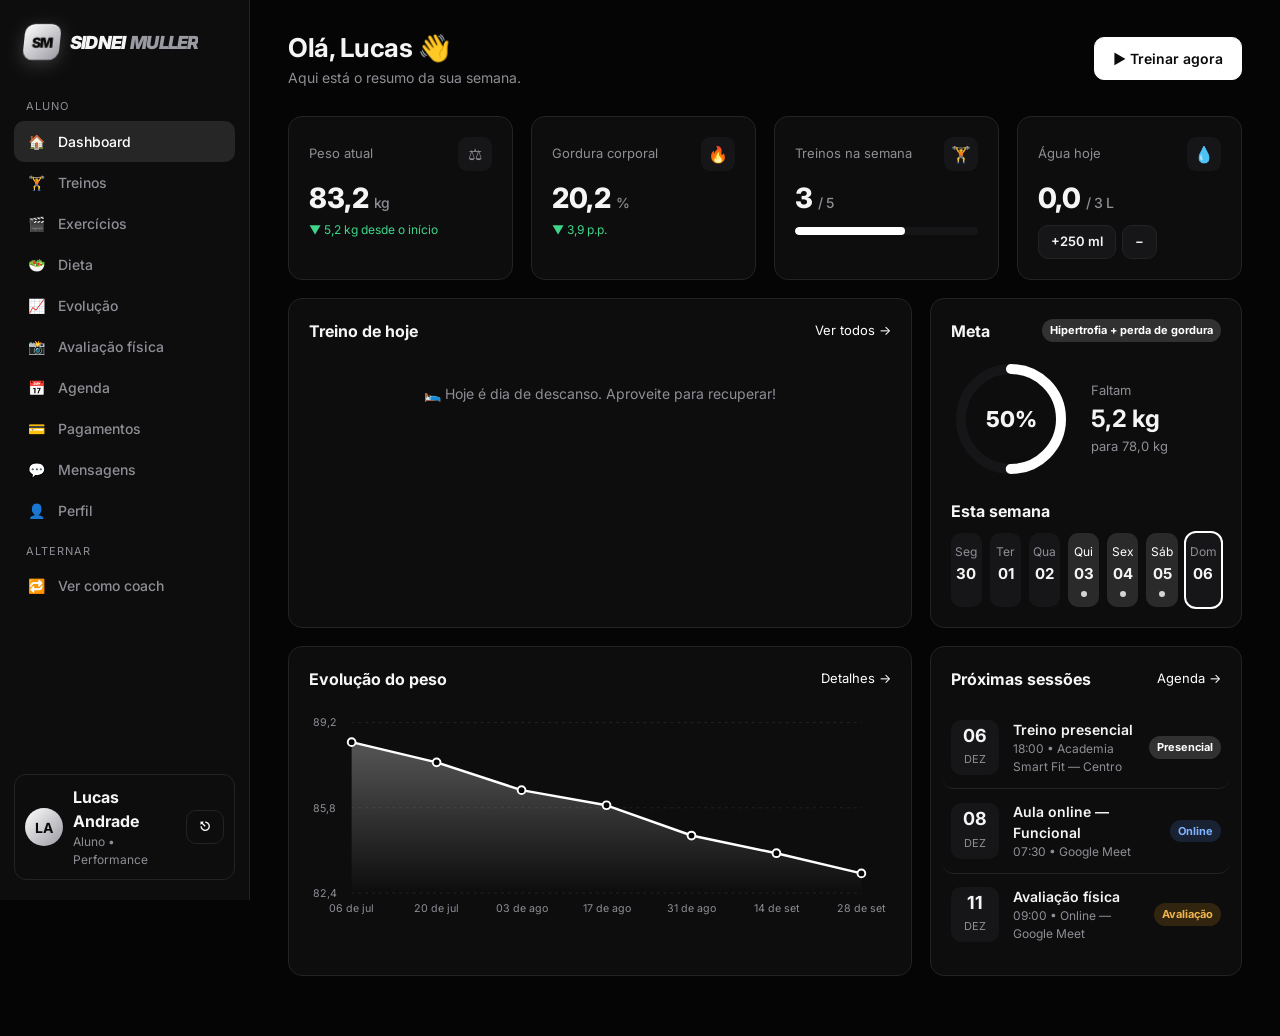
==== app.html @ 7ab68162 "Expand the coach's Financeiro - Six KPIs: received this month, receivable, overdue with delinquency " ====
<!DOCTYPE html>
<html lang="pt-br">
<head>
    <meta charset="UTF-8">
    <meta name="viewport" content="width=device-width, initial-scale=1.0">
    <meta name="theme-color" content="#050505">
    <link rel="icon" href="assets/logo.svg" type="image/svg+xml">
    <title>Sidnei Muller Coach — Painel</title>
    <link rel="preconnect" href="https://fonts.googleapis.com">
    <link href="https://fonts.googleapis.com/css2?family=Inter:wght@400;500;600;700;800;900&display=swap" rel="stylesheet">
    <link rel="stylesheet" href="css/style.css?v=202610061813">
</head>
<body>
    <div class="app">
        <aside class="sidebar" id="sidebar">
            <a href="index.html" class="logo"><span class="logo-mark" aria-hidden="true">SM</span><span class="logo-text">Sidnei<b>Muller</b><em>Coach</em></span></a>
            <nav id="side-nav"></nav>
            <div class="spacer"></div>
            <div class="user-chip">
                <div class="avatar" id="user-avatar"></div>
                <div style="min-width:0;flex:1">
                    <b id="user-name"></b>
                    <small id="user-role"></small>
                </div>
                <button class="btn btn-ghost btn-sm" id="logout" title="Sair">⎋</button>
            </div>
        </aside>

        <main class="main">
            <div class="topbar">
                <div style="display:flex;gap:12px;align-items:center">
                    <button class="btn btn-sm menu-toggle" id="menu-toggle">☰</button>
                    <div>
                        <h1 id="page-title"></h1>
                        <p id="page-sub"></p>
                    </div>
                </div>
                <div id="page-actions"></div>
            </div>
            <div id="view"></div>
        </main>
    </div>

    <div class="modal-backdrop" id="modal"></div>
    <div class="toast" id="toast"></div>

    <script src="js/config.js?v=202610061813"></script>
    <script src="js/data.js?v=202610061813"></script>
    <script src="js/app.js?v=202610061813"></script>
    <script src="js/backend.js?v=202610061813"></script>
    <script src="js/features/biblioteca.js?v=202610061813"></script>
    <script src="js/features/fichas.js?v=202610061813"></script>
    <script src="js/features/avaliacao.js?v=202610061813"></script>
    <script src="js/features/pagamentos.js?v=202610061813"></script>
    <script src="js/features/agenda.js?v=202610061813"></script>
    <script src="js/features/financeiro.js?v=202610061813"></script>
    <script src="js/features/chat.js?v=202610061813"></script>
</body>
</html>
---- css/style.css ----
:root {
    /* Paleta monocromática: preto profundo, branco e prata (identidade do Sidnei) */
    --bg: #050505;
    --surface: #0d0d0e;
    --surface-2: #161618;
    --border: #232325;
    --border-hover: #3a3a3e;
    --text: #f5f5f5;
    --muted: #8e8e95;
    --accent: #ffffff;
    --accent-hover: #d9d9dc;
    --accent-2: #9a9aa2;
    --accent-rgb: 255, 255, 255;
    --accent-ink: #0a0a0a;
    --blue: #7fb2ff;
    --orange: #f0b44c;
    --red: #ff5c6c;
    --green: #3fd58a;
    --radius: 14px;
    --shadow: 0 8px 28px rgba(0, 0, 0, .6);
}

* { box-sizing: border-box; margin: 0; padding: 0; }

html { scroll-behavior: smooth; }

body {
    font-family: "Inter", system-ui, -apple-system, "Segoe UI", Roboto, sans-serif;
    background: var(--bg);
    color: var(--text);
    line-height: 1.5;
    -webkit-font-smoothing: antialiased;
}

a { color: inherit; text-decoration: none; }
button, input, select, textarea { font: inherit; color: inherit; }
img { max-width: 100%; display: block; }

/* ---------- Botões / inputs ---------- */
.btn {
    display: inline-flex; align-items: center; justify-content: center; gap: 8px;
    padding: 10px 18px; border-radius: 10px; border: 1px solid var(--border);
    background: var(--surface-2); cursor: pointer; font-weight: 600; font-size: 14px;
    transition: transform .15s, background .15s, border-color .15s;
}
.btn:hover { border-color: var(--border-hover); }
.btn:active { transform: scale(.98); }
.btn-primary { background: var(--accent); color: var(--accent-ink); border-color: var(--accent); }
.btn-primary:hover { background: var(--accent-hover); border-color: var(--accent-hover); }
.btn-ghost { background: transparent; }
.btn-sm { padding: 6px 12px; font-size: 13px; }
.btn-block { width: 100%; }

.field { display: flex; flex-direction: column; gap: 6px; font-size: 13px; color: var(--muted); }
.input, select.input, textarea.input {
    background: var(--bg); border: 1px solid var(--border); border-radius: 10px;
    padding: 10px 12px; color: var(--text); outline: none; width: 100%;
}
.input:focus { border-color: var(--accent); }

/* ---------- Landing ---------- */
.nav {
    position: sticky; top: 0; z-index: 10;
    display: flex; align-items: center; justify-content: space-between;
    padding: 16px clamp(16px, 5vw, 64px);
    background: rgba(5, 5, 5, .85); backdrop-filter: blur(10px);
    border-bottom: 1px solid var(--border);
}
.logo { display: flex; align-items: center; gap: 10px; }
.logo-mark {
    width: 36px; height: 36px; border-radius: 10px; flex-shrink: 0;
    display: grid; place-items: center; color: var(--accent-ink); font-weight: 900; font-size: 14px; letter-spacing: -.5px;
    background: linear-gradient(135deg, var(--accent), var(--accent-2));
    box-shadow: 0 4px 18px rgba(var(--accent-rgb), .18), inset 0 1px 0 rgba(255, 255, 255, .6);
    transform: skewX(-6deg);
}
.logo-mark svg { width: 20px; height: 20px; fill: #fff; transform: skewX(6deg); }
.logo-text { font-weight: 900; font-size: 21px; letter-spacing: -.8px; text-transform: uppercase; font-style: italic; display: flex; align-items: center; }
.logo-text b { color: var(--accent-2); font-weight: 900; margin-left: 5px; }
.logo-text em {
    font-style: normal; font-size: 10px; font-weight: 800; letter-spacing: 1px; margin-left: 6px;
    padding: 2px 6px; border-radius: 6px; border: 1px solid rgba(var(--accent-rgb), .45); color: var(--accent);
}
.nav-links { display: flex; gap: 28px; color: var(--muted); font-size: 14px; }
.nav-links a:hover { color: var(--text); }

.hero-glow { background: radial-gradient(60% 50% at 75% 20%, rgba(var(--accent-rgb), .07), transparent 70%); }
.hero {
    display: grid; grid-template-columns: 1.1fr .9fr; gap: 48px; align-items: center;
    padding: 80px clamp(16px, 5vw, 64px) 64px; max-width: 1280px; margin: 0 auto;
}
.pill {
    display: inline-flex; gap: 8px; align-items: center; font-size: 13px; color: var(--accent);
    border: 1px solid rgba(var(--accent-rgb), .3); background: rgba(var(--accent-rgb), .08);
    padding: 6px 12px; border-radius: 999px; margin-bottom: 20px;
}
.hero h1 { font-size: clamp(36px, 5.5vw, 64px); line-height: 1.05; letter-spacing: -2px; font-weight: 800; }
.hero h1 em { font-style: italic; color: transparent; -webkit-text-stroke: 2px var(--text); padding-right: 4px; }
.hero p { color: var(--muted); font-size: 18px; margin: 20px 0 32px; max-width: 520px; }
.hero-actions { display: flex; gap: 12px; flex-wrap: wrap; }
.hero-stats { display: flex; gap: 36px; margin-top: 44px; flex-wrap: wrap; }
.hero-stats strong { display: block; font-size: 28px; }
.hero-stats span { color: var(--muted); font-size: 13px; }

.hero-card {
    background: linear-gradient(160deg, var(--surface-2), var(--surface));
    border: 1px solid var(--border); border-radius: 22px; padding: 24px; box-shadow: var(--shadow);
}
.hero-card .mini-row { display: flex; justify-content: space-between; align-items: center; padding: 12px 0; border-bottom: 1px solid var(--border); }
.hero-card .mini-row:last-child { border-bottom: 0; }

.section { padding: 72px clamp(16px, 5vw, 64px); max-width: 1280px; margin: 0 auto; }
.section-title { font-size: clamp(28px, 4vw, 40px); letter-spacing: -1px; margin-bottom: 12px; }
.section-sub { color: var(--muted); margin-bottom: 40px; max-width: 620px; }

.features { display: grid; grid-template-columns: repeat(3, 1fr); gap: 18px; }
.feature { background: var(--surface); border: 1px solid var(--border); border-radius: var(--radius); padding: 26px; }
.feature .ico { font-size: 26px; margin-bottom: 14px; }
.feature h3 { margin-bottom: 6px; font-size: 18px; }
.feature p { color: var(--muted); font-size: 14px; }

.plans { display: grid; grid-template-columns: repeat(3, 1fr); gap: 18px; }
.plan { background: var(--surface); border: 1px solid var(--border); border-radius: 18px; padding: 28px; display: flex; flex-direction: column; gap: 16px; }
.plan.featured { border-color: var(--accent); position: relative; }
.plan.featured::before {
    content: "Mais escolhido"; position: absolute; top: -12px; left: 24px;
    background: var(--accent); color: var(--accent-ink); font-size: 12px; font-weight: 700; padding: 3px 10px; border-radius: 999px;
}
.plan .price { font-size: 36px; font-weight: 800; }
.plan .price small { font-size: 14px; color: var(--muted); font-weight: 500; }
.plan ul { list-style: none; display: flex; flex-direction: column; gap: 8px; color: var(--muted); font-size: 14px; flex: 1; }
.plan li::before { content: "✓ "; color: var(--accent); font-weight: 700; }

.testimonials { display: grid; grid-template-columns: repeat(3, 1fr); gap: 18px; }
.testimonial { background: var(--surface); border: 1px solid var(--border); border-radius: var(--radius); padding: 24px; }
.testimonial p { color: var(--muted); margin-bottom: 16px; }

.cta {
    background: linear-gradient(120deg, #f5f5f5, #9a9aa2); color: var(--accent-ink); border-radius: 24px; padding: 48px;
    display: flex; justify-content: space-between; align-items: center; gap: 24px; flex-wrap: wrap;
}
.cta h2 { font-size: clamp(24px, 3.5vw, 36px); letter-spacing: -1px; }
.cta .btn { background: #0b0b0c; color: #fff; border-color: #0b0b0c; }

.footer { text-align: center; color: var(--muted); font-size: 13px; padding: 32px; border-top: 1px solid var(--border); }

/* ---------- Modal login ---------- */
.modal-backdrop {
    position: fixed; inset: 0; background: rgba(0, 0, 0, .6); display: none;
    align-items: center; justify-content: center; z-index: 50; padding: 16px;
}
.modal-backdrop.open { display: flex; }
.modal { background: var(--surface); border: 1px solid var(--border); border-radius: 18px; padding: 28px; width: 100%; max-width: 420px; box-shadow: var(--shadow); }
.modal h3 { font-size: 22px; margin-bottom: 4px; }
.modal .sub { color: var(--muted); font-size: 14px; margin-bottom: 20px; }
.modal form { display: flex; flex-direction: column; gap: 14px; }
.role-switch { display: grid; grid-template-columns: 1fr 1fr; gap: 6px; background: var(--bg); padding: 4px; border-radius: 10px; border: 1px solid var(--border); }
.role-switch button { border: 0; background: transparent; padding: 8px; border-radius: 7px; cursor: pointer; color: var(--muted); font-weight: 600; }
.role-switch button.active { background: var(--surface-2); color: var(--text); }

/* ---------- App (área logada) ---------- */
.app { display: grid; grid-template-columns: 250px 1fr; min-height: 100vh; }

.sidebar {
    background: var(--surface); border-right: 1px solid var(--border); padding: 20px 14px;
    display: flex; flex-direction: column; gap: 6px; position: sticky; top: 0; height: 100vh;
}
.sidebar .logo { padding: 4px 10px 20px; }
.sidebar .logo { min-width: 0; }
.sidebar .logo-text { font-size: 18px; white-space: nowrap; min-width: 0; overflow: hidden; }
.sidebar .logo-text em { display: none; }
.side-label { font-size: 11px; text-transform: uppercase; letter-spacing: 1px; color: var(--muted); padding: 12px 12px 6px; }
.side-link {
    display: flex; align-items: center; gap: 12px; padding: 10px 12px; border-radius: 10px;
    color: var(--muted); font-size: 14px; font-weight: 500; transition: background .15s, color .15s;
}
.side-link:hover { background: var(--surface-2); color: var(--text); }
.side-link.active { background: rgba(var(--accent-rgb), .1); color: var(--accent); }
.side-link .ico { width: 20px; text-align: center; }
.side-link .badge { margin-left: auto; }
.sidebar .spacer { flex: 1; }
.user-chip { display: flex; align-items: center; gap: 10px; padding: 10px; border: 1px solid var(--border); border-radius: 12px; }
.user-chip small { color: var(--muted); display: block; font-size: 12px; }

.avatar {
    width: 38px; height: 38px; border-radius: 50%; flex-shrink: 0;
    display: grid; place-items: center; font-weight: 700; font-size: 14px;
    background: linear-gradient(135deg, var(--accent), var(--accent-2)); color: var(--accent-ink);
}
.avatar.lg { width: 72px; height: 72px; font-size: 24px; }

.main { padding: 28px clamp(16px, 3vw, 40px) 60px; min-width: 0; }
.topbar { display: flex; justify-content: space-between; align-items: center; gap: 16px; margin-bottom: 28px; flex-wrap: wrap; }
.topbar h1 { font-size: 26px; letter-spacing: -.5px; }
.topbar p { color: var(--muted); font-size: 14px; }
.menu-toggle { display: none; }

.grid { display: grid; gap: 18px; }
.grid-4 { grid-template-columns: repeat(4, 1fr); }
.grid-3 { grid-template-columns: repeat(3, 1fr); }
.grid-2 { grid-template-columns: repeat(2, 1fr); }
.grid-main { grid-template-columns: 2fr 1fr; }

.card { background: var(--surface); border: 1px solid var(--border); border-radius: var(--radius); padding: 20px; min-width: 0; }
.card-head { display: flex; justify-content: space-between; align-items: center; margin-bottom: 16px; gap: 12px; }
.card-head h2, .card-head h3 { font-size: 16px; }
.card-head a { color: var(--accent); font-size: 13px; }
.muted { color: var(--muted); }
.small { font-size: 13px; }

.stat .label { color: var(--muted); font-size: 13px; display: flex; justify-content: space-between; align-items: center; }
.stat .value { font-size: 28px; font-weight: 800; margin: 6px 0 2px; letter-spacing: -.5px; }
.stat .value small { font-size: 14px; color: var(--muted); font-weight: 500; }
.stat .delta { font-size: 12px; }
.up { color: var(--green); }
.down { color: var(--red); }
.stat-ico { width: 34px; height: 34px; border-radius: 9px; display: grid; place-items: center; background: var(--surface-2); font-size: 16px; }

.badge { font-size: 11px; font-weight: 700; padding: 3px 8px; border-radius: 999px; background: var(--surface-2); color: var(--muted); white-space: nowrap; }
.badge.accent { background: rgba(var(--accent-rgb), .15); color: var(--accent); }
.badge.blue { background: rgba(91, 157, 255, .15); color: var(--blue); }
.badge.orange { background: rgba(255, 176, 32, .15); color: var(--orange); }
.badge.red { background: rgba(255, 77, 109, .15); color: var(--red); }
.badge.green { background: rgba(47, 214, 123, .15); color: var(--green); }

.progress { height: 8px; background: var(--surface-2); border-radius: 999px; overflow: hidden; }
.progress > span { display: block; height: 100%; background: var(--accent); border-radius: inherit; transition: width .4s; }

.list { display: flex; flex-direction: column; }
.list-item { display: flex; align-items: center; gap: 14px; padding: 12px 0; border-bottom: 1px solid var(--border); }
.list-item:last-child { border-bottom: 0; }
.list-item .grow { flex: 1; min-width: 0; }
.list-item .title { font-weight: 600; font-size: 14px; }
.list-item .meta { color: var(--muted); font-size: 12px; }

.date-box { width: 48px; text-align: center; background: var(--surface-2); border-radius: 10px; padding: 6px 0; flex-shrink: 0; }
.date-box b { display: block; font-size: 18px; line-height: 1.1; }
.date-box span { font-size: 11px; color: var(--muted); text-transform: uppercase; }

/* Semana */
.week { display: grid; grid-template-columns: repeat(7, 1fr); gap: 8px; }
.day { text-align: center; padding: 10px 4px; border-radius: 10px; background: var(--surface-2); font-size: 12px; color: var(--muted); }
.day b { display: block; font-size: 15px; color: var(--text); margin-top: 2px; }
.day.done { background: rgba(var(--accent-rgb), .12); color: var(--accent); }
.day.today { outline: 2px solid var(--accent); }
.day .dot { width: 6px; height: 6px; border-radius: 50%; background: currentColor; margin: 6px auto 0; opacity: .8; }

/* Anel de progresso */
.ring-wrap { display: flex; align-items: center; gap: 20px; }
.ring { width: 120px; height: 120px; flex-shrink: 0; }
.ring circle { fill: none; stroke-width: 10; }
.ring .bg { stroke: var(--surface-2); }
.ring .fg { stroke: var(--accent); stroke-linecap: round; transform: rotate(-90deg); transform-origin: 50% 50%; transition: stroke-dashoffset .6s; }
.ring text { fill: var(--text); font-weight: 800; font-size: 22px; }

/* Gráfico */
.chart { width: 100%; height: auto; display: block; }
.chart .grid-line { stroke: var(--border); stroke-dasharray: 3 4; }
.chart .line { fill: none; stroke: var(--accent); stroke-width: 2.5; stroke-linejoin: round; stroke-linecap: round; }
.chart .area { fill: url(#chartGrad); }
.chart .pt { fill: var(--bg); stroke: var(--accent); stroke-width: 2; }
.chart text { fill: var(--muted); font-size: 11px; }

/* Treinos */
.tabs { display: flex; gap: 8px; flex-wrap: wrap; margin-bottom: 18px; }
.tab { padding: 8px 16px; border-radius: 999px; border: 1px solid var(--border); background: var(--surface); cursor: pointer; color: var(--muted); font-weight: 600; font-size: 13px; }
.tab.active { background: var(--accent); color: var(--accent-ink); border-color: var(--accent); }

.exercise { display: grid; grid-template-columns: auto 1fr auto; gap: 14px; align-items: center; padding: 14px; border: 1px solid var(--border); border-radius: 12px; background: var(--bg); }
.exercise + .exercise { margin-top: 10px; }
.exercise.done { opacity: .55; }
.exercise.done .ex-name { text-decoration: line-through; }
.check {
    width: 26px; height: 26px; border-radius: 8px; border: 2px solid var(--border); background: transparent;
    cursor: pointer; display: grid; place-items: center; color: var(--accent-ink); font-weight: 900; font-size: 14px;
}
.exercise.done .check { background: var(--accent); border-color: var(--accent); }
.ex-name { font-weight: 600; }
.ex-meta { display: flex; gap: 8px; flex-wrap: wrap; margin-top: 4px; }

/* Dieta */
.meal { border: 1px solid var(--border); border-radius: 12px; padding: 16px; background: var(--bg); }
.meal + .meal { margin-top: 12px; }
.meal-head { display: flex; justify-content: space-between; align-items: center; margin-bottom: 8px; gap: 10px; }
.meal ul { list-style: none; color: var(--muted); font-size: 14px; display: flex; flex-direction: column; gap: 4px; }
.macro { margin-bottom: 14px; }
.macro-top { display: flex; justify-content: space-between; font-size: 13px; margin-bottom: 6px; }

/* Chat */
.chat { display: flex; flex-direction: column; height: min(70vh, 640px); }
.chat-body { flex: 1; overflow-y: auto; display: flex; flex-direction: column; gap: 10px; padding: 4px 4px 12px; }
.msg { max-width: 75%; padding: 10px 14px; border-radius: 14px; font-size: 14px; }
.msg small { display: block; font-size: 11px; opacity: .6; margin-top: 4px; }
.msg.them { background: var(--surface-2); align-self: flex-start; border-bottom-left-radius: 4px; }
.msg.me { background: var(--accent); color: var(--accent-ink); align-self: flex-end; border-bottom-right-radius: 4px; }
.chat-form { display: flex; gap: 10px; border-top: 1px solid var(--border); padding-top: 14px; }

/* Tabela */
.table-wrap { overflow-x: auto; }
table { width: 100%; border-collapse: collapse; font-size: 14px; }
th { text-align: left; color: var(--muted); font-weight: 500; font-size: 12px; text-transform: uppercase; letter-spacing: .5px; padding: 10px 12px; border-bottom: 1px solid var(--border); }
td { padding: 12px; border-bottom: 1px solid var(--border); white-space: nowrap; }
tr:last-child td { border-bottom: 0; }
.cell-user { display: flex; align-items: center; gap: 10px; }

.form-row { display: grid; grid-template-columns: repeat(auto-fit, minmax(140px, 1fr)); gap: 12px; align-items: end; }

.toast {
    position: fixed; bottom: 24px; left: 50%; transform: translateX(-50%) translateY(20px);
    background: var(--accent); color: var(--accent-ink); padding: 12px 20px; border-radius: 12px;
    font-weight: 700; white-space: nowrap; opacity: 0; pointer-events: none; transition: .25s; z-index: 100;
}
.toast.show { opacity: 1; transform: translateX(-50%) translateY(0); }

.empty { text-align: center; color: var(--muted); padding: 24px; font-size: 14px; }

/* ---------- Responsivo ---------- */
@media (max-width: 1100px) {
    .grid-4 { grid-template-columns: repeat(2, 1fr); }
    .grid-main { grid-template-columns: 1fr; }
}
@media (max-width: 900px) {
    .hero { grid-template-columns: 1fr; padding-top: 48px; }
    .features, .plans, .testimonials { grid-template-columns: 1fr; }
    .nav-links { display: none; }
    .grid-3, .grid-2 { grid-template-columns: 1fr; }

    .app { grid-template-columns: 1fr; }
    .sidebar {
        position: fixed; left: 0; top: 0; bottom: 0; width: 260px; z-index: 40;
        transform: translateX(-100%); transition: transform .25s;
    }
    .sidebar.open { transform: translateX(0); box-shadow: var(--shadow); }
    .menu-toggle { display: inline-flex; }
}
@media (max-width: 520px) {
    .grid-4 { grid-template-columns: 1fr; }
    .cta { padding: 28px; }
    .week { gap: 4px; }
    .msg { max-width: 90%; }
}

/* ---------- Modal genérico da área logada ---------- */
#modal .modal { max-height: calc(100vh - 32px); overflow-y: auto; }
.modal.modal-wide { max-width: 640px; }

/* ---------- Biblioteca ---------- */
.lib-grid { display: grid; grid-template-columns: repeat(auto-fill, minmax(240px, 1fr)); gap: 14px; }
.lib-card { display: flex; flex-direction: column; border: 1px solid var(--border); border-radius: 12px; overflow: hidden; background: var(--bg); transition: border-color .15s, transform .15s; }
.lib-card:hover { border-color: var(--accent); transform: translateY(-2px); }
.lib-thumb { aspect-ratio: 16 / 7; display: grid; place-items: center; font-size: 30px; background: linear-gradient(135deg, var(--surface-2), #1f1714); color: var(--accent); }
.lib-body { padding: 12px 14px; display: flex; flex-direction: column; gap: 4px; }
.video-frame { aspect-ratio: 16 / 9; border-radius: 12px; overflow: hidden; background: #000; }
.video-frame iframe, .video-frame video { width: 100%; height: 100%; border: 0; display: block; }
.video-empty { background: var(--surface-2); display: flex; flex-direction: column; align-items: center; justify-content: center; gap: 10px; text-align: center; padding: 16px; color: var(--muted); }
.video-empty div { font-size: 40px; }
.tips { padding-left: 18px; color: var(--muted); font-size: 14px; display: flex; flex-direction: column; gap: 6px; }

/* ---------- Fichas ---------- */
.edit-table td { padding: 8px; }
.edit-table .input { padding: 6px 8px; min-width: 70px; }

/* ---------- Avaliação física ---------- */
.photo { position: relative; aspect-ratio: 3 / 4; border-radius: 12px; overflow: hidden; border: 1px solid var(--border); background: var(--surface-2) center / cover no-repeat; padding: 0; cursor: pointer; display: block; }
.photo img { width: 100%; height: 100%; object-fit: cover; display: block; }
.photo span { position: absolute; left: 8px; bottom: 8px; font-size: 11px; font-weight: 700; background: rgba(0, 0, 0, .65); color: #fff; padding: 2px 8px; border-radius: 999px; }
.photo-empty { display: flex; flex-direction: column; align-items: center; justify-content: center; gap: 4px; color: var(--muted); cursor: default; }
.photo-empty span { position: static; background: none; color: var(--text); padding: 0; }
.photo-pick { cursor: pointer; }
.photo-pick:not(.photo-empty) span, .photo-pick:not(.photo-empty) small { background: rgba(0, 0, 0, .65); color: #fff; padding: 2px 8px; border-radius: 999px; }
.photo-pick:not(.photo-empty) { display: flex; flex-direction: column; justify-content: flex-end; align-items: flex-start; padding: 8px; gap: 4px; }
.photo-inputs { display: grid; grid-template-columns: repeat(3, 1fr); gap: 10px; margin-top: 6px; }
.compare { display: flex; flex-direction: column; gap: 10px; }
.compare-row { display: grid; grid-template-columns: 1fr 1fr; gap: 10px; }
.compare-row .photo { aspect-ratio: 4 / 3; }
.thumbs { display: flex; gap: 6px; }
.thumb { width: 44px; height: 56px; border-radius: 8px; overflow: hidden; border: 1px solid var(--border); padding: 0; cursor: pointer; background: none; }
.thumb img { width: 100%; height: 100%; object-fit: cover; }

/* ---------- Pagamentos ---------- */
.pay-amount { font-size: 36px; font-weight: 800; letter-spacing: -1px; }
.pix-box { background: var(--bg); border: 1px dashed var(--border); border-radius: 12px; padding: 14px; display: flex; flex-direction: column; gap: 8px; align-items: flex-start; }
.pix-box code { font-size: 12px; word-break: break-all; color: var(--accent); }

/* ---------- Página do coach ---------- */
.nav-actions { display: flex; align-items: center; gap: 10px; }
.icon-btn { width: 36px; height: 36px; border-radius: 10px; border: 1px solid var(--border); display: grid; place-items: center; color: var(--text); transition: border-color .15s; }
.icon-btn:hover { border-color: var(--border-hover); }
.icon-btn svg, .btn-ico { width: 18px; height: 18px; fill: currentColor; }
.hero-stats strong span { font: inherit; color: inherit; }
.cta p { opacity: .75; margin-top: 6px; }

.about { display: grid; grid-template-columns: 340px 1fr; gap: 48px; align-items: center; }
.about-photo {
    aspect-ratio: 4 / 5; border-radius: 22px; border: 1px solid var(--border); overflow: hidden;
    background: radial-gradient(circle at 50% 30%, #2a2a2e, #0d0d0e 70%);
    display: grid; place-items: center; box-shadow: var(--shadow);
}
.about-photo:has(img) { background: #000; }
.about-photo img { width: 100%; height: 100%; object-fit: cover; object-position: 50% 20%; filter: grayscale(1) contrast(1.05); }
.about-photo span { font-size: 96px; font-weight: 900; font-style: italic; letter-spacing: -4px; color: transparent; -webkit-text-stroke: 2px rgba(255, 255, 255, .35); }

.offer { display: grid; grid-template-columns: 1.3fr 1fr; gap: 32px; align-items: center; background: var(--surface); border: 1px solid var(--border); border-radius: 24px; padding: clamp(24px, 4vw, 48px); }
.offer-list { list-style: none; display: flex; flex-direction: column; gap: 10px; color: var(--muted); }
.offer-list li::before { content: "✓ "; color: var(--accent); font-weight: 800; }
.offer-box { background: var(--bg); border: 1px solid var(--border); border-radius: 18px; padding: 28px; text-align: center; display: flex; flex-direction: column; gap: 8px; }
.coupon { font-size: 40px; font-weight: 900; letter-spacing: 4px; border: 2px dashed var(--border-hover); border-radius: 12px; padding: 8px; font-style: italic; }

.footer { display: flex; flex-direction: column; gap: 10px; align-items: center; }
.footer-links { display: flex; gap: 20px; }
.footer-links a:hover { color: var(--text); }

@media (max-width: 900px) {
    .about, .offer { grid-template-columns: 1fr; }
    .about-photo { max-width: 320px; }
}
@media (max-width: 520px) {
    .logo-text em { display: none; }
    .logo-text { font-size: 18px; }
}

/* ---------- Agenda ---------- */
.list-item.clickable { border-radius: 10px; margin: 0 -8px; padding-left: 8px; padding-right: 8px; transition: background .15s; }
.list-item.clickable:hover { background: var(--surface-2); }
.list-item.cancelled .title { text-decoration: line-through; color: var(--muted); }
.session-badges { display: flex; flex-direction: column; gap: 4px; align-items: flex-end; }
.cal-head { display: flex; align-items: center; gap: 8px; margin-bottom: 14px; }
.cal-head h2 { flex: 1; text-align: center; font-size: 17px; }
.cal-grid { display: grid; grid-template-columns: repeat(7, 1fr); gap: 6px; }
.cal-labels { margin-bottom: 6px; text-align: center; font-size: 12px; color: var(--muted); }
.cal-day {
    position: relative; aspect-ratio: 1 / 1; min-height: 44px; border-radius: 10px; border: 1px solid transparent;
    background: var(--surface-2); color: var(--text); cursor: pointer; display: flex; flex-direction: column;
    align-items: center; justify-content: center; gap: 4px; font-size: 14px; transition: border-color .15s, background .15s;
}
.cal-day:hover { border-color: var(--border-hover); }
.cal-day.past { color: var(--muted); background: transparent; }
.cal-day.today { border-color: var(--accent-2); }
.cal-day.selected { background: var(--accent); color: var(--accent-ink); border-color: var(--accent); }
.cal-dots { display: flex; gap: 3px; align-items: center; height: 6px; }
.cal-dots small { font-size: 9px; line-height: 1; }
.cal-dots i, .cal-legend i { width: 6px; height: 6px; border-radius: 50%; display: inline-block; }
.dot-accent { background: var(--accent); }
.dot-blue { background: var(--blue); }
.dot-orange { background: var(--orange); }
.cal-day.selected .dot-accent { background: var(--accent-ink); }
.cal-pending { position: absolute; top: 5px; right: 5px; width: 9px; height: 9px; border-radius: 50%; border: 2px solid var(--orange); background: transparent; }
.cal-pending.static { position: static; display: inline-block; }
.cal-legend { display: flex; flex-wrap: wrap; gap: 14px; margin-top: 14px; font-size: 12px; color: var(--muted); }
.cal-legend span { display: inline-flex; align-items: center; gap: 6px; }
.slots { display: flex; flex-wrap: wrap; gap: 6px; margin-top: 4px; }
.slot { border: 1px solid var(--border); background: var(--bg); color: var(--text); border-radius: 8px; padding: 5px 10px; font-size: 13px; cursor: pointer; }
.slot:hover { border-color: var(--border-hover); }
.slot.active { background: var(--accent); color: var(--accent-ink); border-color: var(--accent); }
.modal-actions { display: flex; flex-wrap: wrap; gap: 8px; margin-top: 18px; }
.modal-actions .btn { flex: 1 1 auto; }
.btn.danger { color: var(--red); }
.pending-card { border-color: rgba(240, 180, 76, .4); }
@media (max-width: 520px) {
    .cal-grid { gap: 4px; }
    .cal-day { min-height: 38px; font-size: 13px; }
}

/* ---------- Botões com as cores originais do Instagram e do WhatsApp ---------- */
.brand-ig, .brand-wa { color: #fff !important; border: 0 !important; }
/* Ícone quadrado: degradê radial do logo; botões largos: degradê linear (texto legível) */
.brand-ig { background: linear-gradient(45deg, #f09433 0%, #e6683c 25%, #dc2743 50%, #cc2366 75%, #bc1888 100%) !important; }
.icon-btn.brand-ig { background: radial-gradient(circle at 30% 107%, #fdf497 0%, #fdf497 5%, #fd5949 45%, #d6249f 60%, #285aeb 90%) !important; }
.brand-wa { background: #25d366 !important; }
.brand-ig:hover, .brand-wa:hover { filter: brightness(1.08); }
.brand-ig svg, .brand-wa svg { fill: #fff; }
.btn.brand-ig, .btn.brand-wa { font-weight: 700; }
[hidden] { display: none !important; }
.about .hero-actions { flex-wrap: wrap; }
.offer-box .btn + .btn { margin-top: 8px; }
.side-social { display: flex; gap: 8px; margin: 0 4px 10px; }
.side-social .btn { flex: 1; padding: 8px; }
.wa-float {
    position: fixed; right: 20px; bottom: 20px; z-index: 30; width: 56px; height: 56px; border-radius: 50%;
    display: grid; place-items: center; box-shadow: 0 8px 24px rgba(37, 211, 102, .35); transition: transform .15s;
}
.wa-float:hover { transform: scale(1.06); }
.wa-float svg { width: 30px; height: 30px; }

/* ---------- Chat do coach: lista de conversas + conversa ---------- */
.chat-layout { grid-template-columns: 300px 1fr; align-items: start; }
.thread-list { max-height: min(70vh, 640px); overflow-y: auto; }
.thread.active { background: var(--surface-2); }
.msg small { white-space: nowrap; }
@media (max-width: 900px) {
    .chat-layout { grid-template-columns: 1fr; }
    .thread-list { max-height: 260px; }
}
.thread-side { display: flex; flex-direction: column; align-items: flex-end; gap: 4px; flex-shrink: 0; }
.thread-side small { font-size: 11px; }
.video-frame.vertical { aspect-ratio: 9 / 16; max-width: 340px; margin: 0 auto; }

/* ---------- Financeiro ---------- */
.fin-toolbar { display: flex; gap: 10px; flex-wrap: wrap; margin-bottom: 14px; }
.fin-toolbar .input { width: auto; flex: 1 1 180px; }
.fin-toolbar .btn { flex: 0 0 auto; }
.fin-actions { display: flex; gap: 6px; justify-content: flex-end; }
.fin-batch { display: flex; flex-direction: column; gap: 10px; }
.fin-batch .btn { justify-content: flex-start; text-align: left; }
.fin-total td { font-weight: 700; border-top: 1px solid var(--border-hover); }
.check-line { display: flex; align-items: center; gap: 8px; font-size: 13px; color: var(--muted); margin: 12px 0; cursor: pointer; }
.fin-chart .bar-rec { fill: var(--accent); }
.fin-chart .bar-exp { fill: url(#hatch); stroke: var(--accent-2); stroke-width: 1; }
.fin-chart .hatch-bg { fill: var(--surface-2); }
.fin-chart .hatch-line { stroke: var(--accent-2); stroke-width: 2; }
.fin-chart .hit { fill: transparent; cursor: default; }
.fin-chart .fin-group:hover .hit { fill: rgba(var(--accent-rgb), .05); }
.chart-legend { display: flex; gap: 16px; font-size: 12px; color: var(--muted); }
.chart-legend span { display: inline-flex; align-items: center; gap: 6px; }
.chart-legend i { width: 12px; height: 12px; border-radius: 3px; display: inline-block; }
.lg-rec { background: var(--accent); }
.lg-exp { background: repeating-linear-gradient(45deg, var(--accent-2) 0 2px, var(--surface-2) 2px 5px); border: 1px solid var(--accent-2); }
.fin-table { margin-top: 10px; }
.fin-table summary { cursor: pointer; }
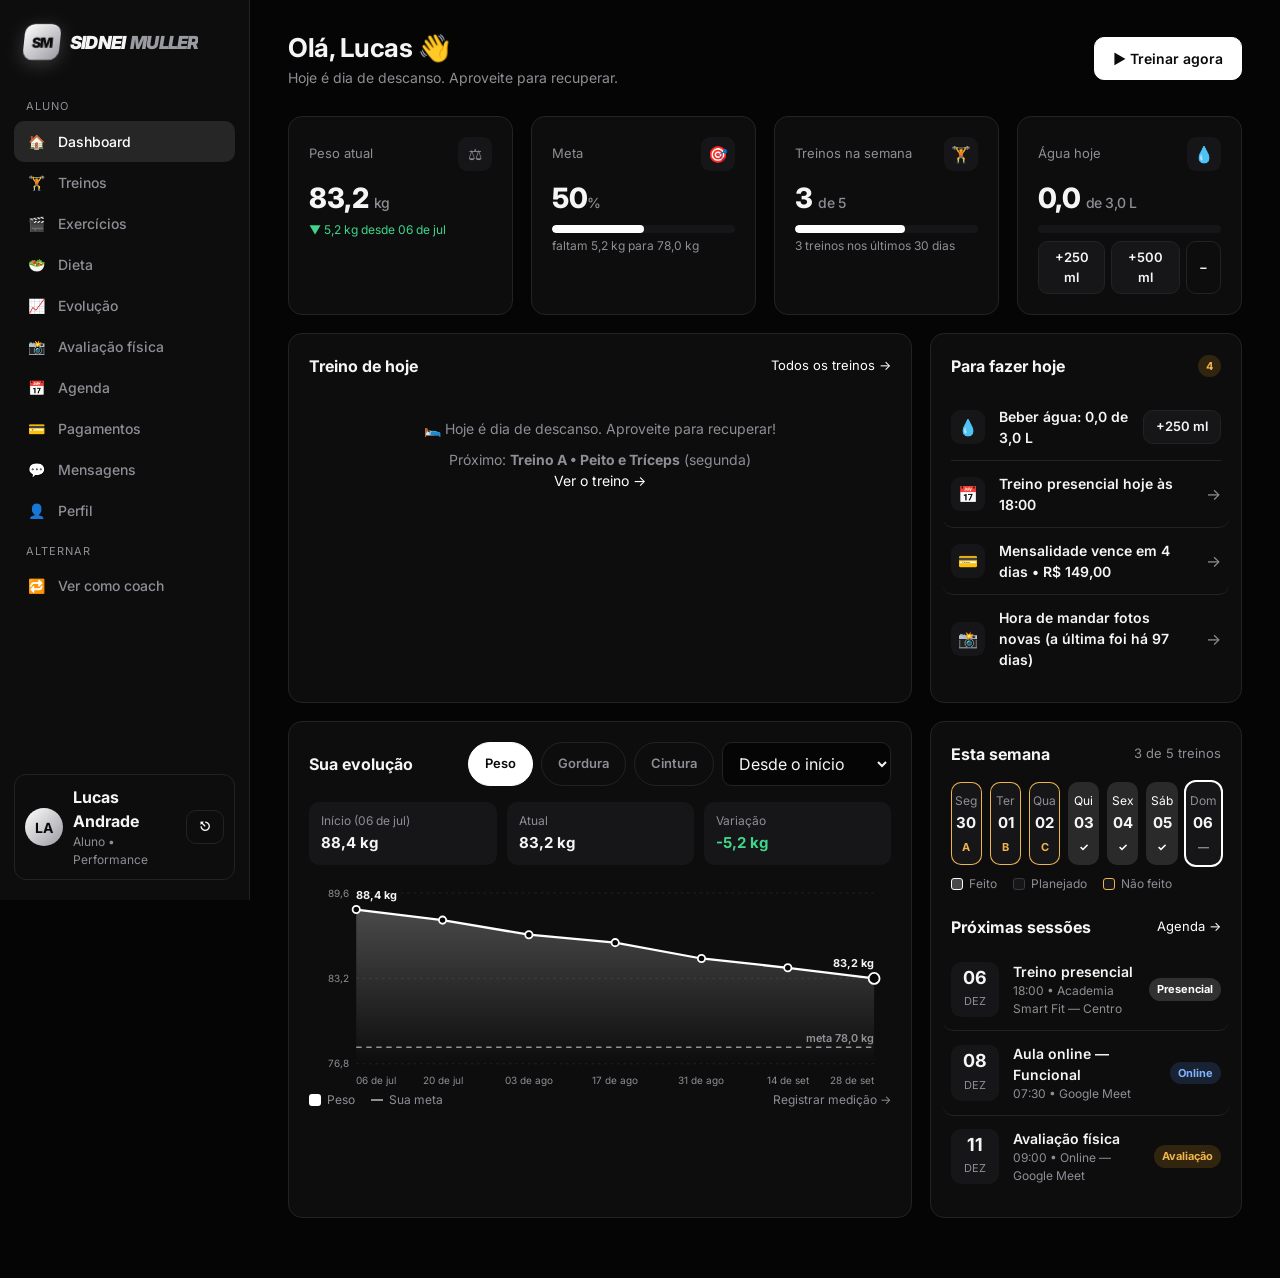
==== commit 43d359bb: "Redesign the student dashboard - Clickable KPIs: current weight, goal progress, workouts this week a" ====
--- a/app.html
+++ b/app.html
@@ -8,7 +8,7 @@
     <title>Sidnei Muller Coach — Painel</title>
     <link rel="preconnect" href="https://fonts.googleapis.com">
     <link href="https://fonts.googleapis.com/css2?family=Inter:wght@400;500;600;700;800;900&display=swap" rel="stylesheet">
-    <link rel="stylesheet" href="css/style.css?v=202610061813">
+    <link rel="stylesheet" href="css/style.css?v=202610071417">
 </head>
 <body>
     <div class="app">
@@ -44,16 +44,18 @@
     <div class="modal-backdrop" id="modal"></div>
     <div class="toast" id="toast"></div>
 
-    <script src="js/config.js?v=202610061813"></script>
-    <script src="js/data.js?v=202610061813"></script>
-    <script src="js/app.js?v=202610061813"></script>
-    <script src="js/backend.js?v=202610061813"></script>
-    <script src="js/features/biblioteca.js?v=202610061813"></script>
-    <script src="js/features/fichas.js?v=202610061813"></script>
-    <script src="js/features/avaliacao.js?v=202610061813"></script>
-    <script src="js/features/pagamentos.js?v=202610061813"></script>
-    <script src="js/features/agenda.js?v=202610061813"></script>
-    <script src="js/features/financeiro.js?v=202610061813"></script>
-    <script src="js/features/chat.js?v=202610061813"></script>
+    <script src="js/config.js?v=202610071417"></script>
+    <script src="js/data.js?v=202610071417"></script>
+    <script src="js/app.js?v=202610071417"></script>
+    <script src="js/backend.js?v=202610071417"></script>
+    <script src="js/features/biblioteca.js?v=202610071417"></script>
+    <script src="js/features/fichas.js?v=202610071417"></script>
+    <script src="js/features/avaliacao.js?v=202610071417"></script>
+    <script src="js/features/pagamentos.js?v=202610071417"></script>
+    <script src="js/features/agenda.js?v=202610071417"></script>
+    <script src="js/features/financeiro.js?v=202610071417"></script>
+    <script src="js/features/chat.js?v=202610071417"></script>
+    <script src="js/features/painel.js?v=202610071417"></script>
+    <script src="js/features/painel-aluno.js?v=202610071417"></script>
 </body>
 </html>
--- a/css/style.css
+++ b/css/style.css
@@ -376,6 +376,14 @@
 .thumbs { display: flex; gap: 6px; }
 .thumb { width: 44px; height: 56px; border-radius: 8px; overflow: hidden; border: 1px solid var(--border); padding: 0; cursor: pointer; background: none; }
 .thumb img { width: 100%; height: 100%; object-fit: cover; }
+.eval-item .title .badge { margin-left: 6px; vertical-align: 1px; }
+.eval-feedback { flex-basis: 100%; background: var(--surface-2); border-left: 3px solid var(--accent); border-radius: 10px; padding: 10px 12px; font-size: 13px; }
+.eval-feedback small { color: var(--muted); }
+.eval-feedback p { margin: 4px 0 0; white-space: pre-line; }
+.eval-feedback-card { border-left: 3px solid var(--accent); }
+.review-compare { max-width: 440px; margin: 0 auto; }
+.review-compare .compare-row .photo { aspect-ratio: 3 / 4; cursor: default; }
+#review-form details summary { cursor: pointer; font-size: 13px; color: var(--muted); }
 
 /* ---------- Pagamentos ---------- */
 .pay-amount { font-size: 36px; font-weight: 800; letter-spacing: -1px; }
@@ -517,3 +525,42 @@
 .lg-exp { background: repeating-linear-gradient(45deg, var(--accent-2) 0 2px, var(--surface-2) 2px 5px); border: 1px solid var(--accent-2); }
 .fin-table { margin-top: 10px; }
 .fin-table summary { cursor: pointer; }
+
+/* ---------- Painel do coach ---------- */
+.stat-link { text-align: left; font: inherit; color: inherit; cursor: pointer; display: block; width: 100%; transition: border-color .15s, transform .15s; }
+.stat-link:hover { border-color: var(--border-hover); transform: translateY(-1px); }
+.dash-summary { display: grid; grid-template-columns: repeat(3, 1fr); gap: 10px; margin-bottom: 8px; max-width: 720px; }
+.dash-summary div { background: var(--surface-2); border-radius: 10px; padding: 10px 12px; }
+.dash-summary span { display: block; font-size: 12px; color: var(--muted); }
+.dash-summary b { font-size: 15px; }
+.dash-chart .bar-partial { fill: url(#hatch-dash); stroke: var(--accent); stroke-width: 1.5; }
+.dash-chart .bar-value { font-size: 12px; font-weight: 700; fill: var(--text); }
+.dash-chart .bar-value.inside { fill: var(--accent-ink); }
+.dash-chart .avg-line { stroke: var(--muted); stroke-width: 1.5; stroke-dasharray: 6 5; }
+.lg-partial { background: repeating-linear-gradient(45deg, var(--accent-2) 0 2px, var(--surface-2) 2px 5px); border: 1px solid var(--accent); }
+.lg-avg { height: 0 !important; border-top: 2px dashed var(--muted); border-radius: 0 !important; }
+.todo-item .todo-ico { width: 34px; height: 34px; border-radius: 9px; display: grid; place-items: center; background: var(--surface-2); flex-shrink: 0; }
+.todo-item .title { font-size: 14px; }
+.adh { display: flex; align-items: center; gap: 8px; min-width: 120px; }
+.adh .progress { flex: 1; }
+.adh.low { color: var(--orange); }
+.adh.low .progress span { background: var(--orange); }
+.alert-badges { display: flex; flex-wrap: wrap; gap: 4px; }
+/* ---------- Painel do aluno ---------- */
+.todo-item.is-done { opacity: .6; }
+.todo-item.is-done .todo-ico { background: rgba(47, 214, 123, .15); color: var(--green); font-weight: 800; }
+.todo-item.late .title { color: var(--red); }
+.evo-chart .goal-line { stroke: var(--muted); stroke-width: 1.5; stroke-dasharray: 6 5; }
+.evo-chart .goal-text { font-size: 12px; font-weight: 600; }
+.evo-chart .pt-value { fill: var(--text); font-size: 12px; font-weight: 700; }
+.day .day-tag { display: block; margin-top: 4px; font-size: 11px; font-weight: 700; min-height: 14px; }
+.day.missed { box-shadow: inset 0 0 0 1px var(--orange); }
+.day.missed .day-tag { color: var(--orange); }
+.lg-done { background: rgba(var(--accent-rgb), .25); border: 1px solid var(--accent); }
+.lg-planned { background: var(--surface-2); border: 1px solid var(--border-hover); }
+.lg-missed { background: var(--surface-2); border: 1px solid var(--orange); }
+@media (max-width: 1100px) { .todo-card { order: -1; } }
+@media (max-width: 640px) {
+    .dash-summary { grid-template-columns: 1fr 1fr; }
+    .dash-summary div:last-child { grid-column: span 2; }
+}
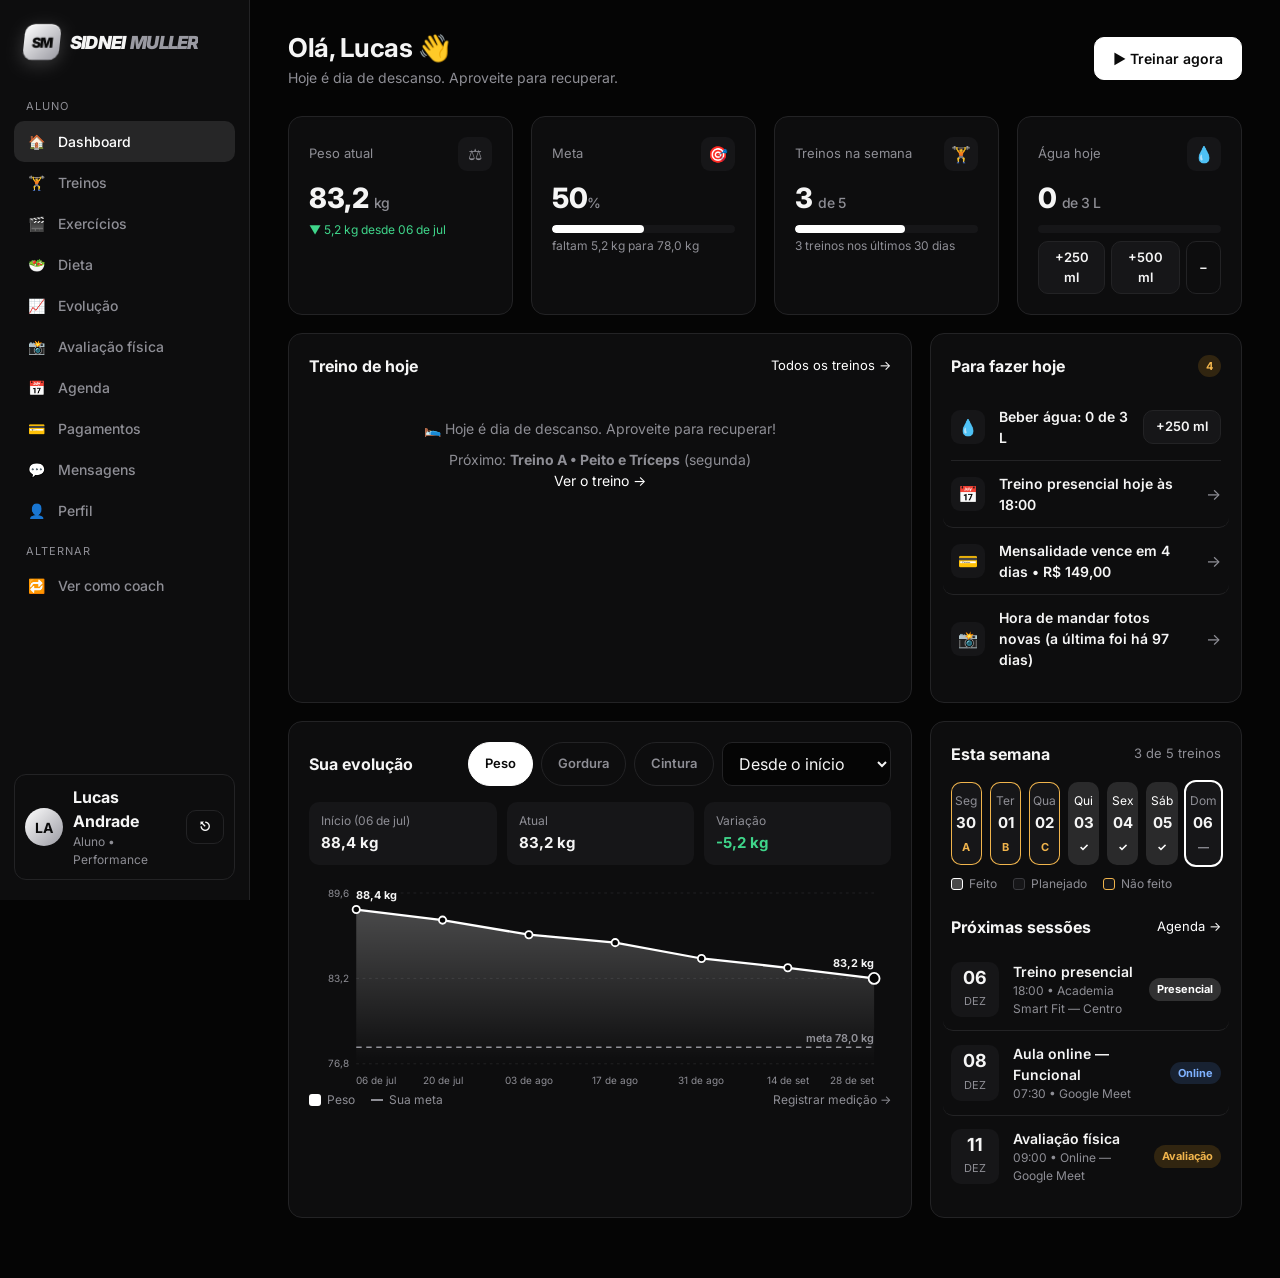
==== commit d91d6f3b: "Store diet plans and daily logs in the database - New coach page "Dietas": daily targets (kcal, macr" ====
--- a/app.html
+++ b/app.html
@@ -8,7 +8,7 @@
     <title>Sidnei Muller Coach — Painel</title>
     <link rel="preconnect" href="https://fonts.googleapis.com">
     <link href="https://fonts.googleapis.com/css2?family=Inter:wght@400;500;600;700;800;900&display=swap" rel="stylesheet">
-    <link rel="stylesheet" href="css/style.css?v=202610071417">
+    <link rel="stylesheet" href="css/style.css?v=202610071754">
 </head>
 <body>
     <div class="app">
@@ -44,18 +44,19 @@
     <div class="modal-backdrop" id="modal"></div>
     <div class="toast" id="toast"></div>
 
-    <script src="js/config.js?v=202610071417"></script>
-    <script src="js/data.js?v=202610071417"></script>
-    <script src="js/app.js?v=202610071417"></script>
-    <script src="js/backend.js?v=202610071417"></script>
-    <script src="js/features/biblioteca.js?v=202610071417"></script>
-    <script src="js/features/fichas.js?v=202610071417"></script>
-    <script src="js/features/avaliacao.js?v=202610071417"></script>
-    <script src="js/features/pagamentos.js?v=202610071417"></script>
-    <script src="js/features/agenda.js?v=202610071417"></script>
-    <script src="js/features/financeiro.js?v=202610071417"></script>
-    <script src="js/features/chat.js?v=202610071417"></script>
-    <script src="js/features/painel.js?v=202610071417"></script>
-    <script src="js/features/painel-aluno.js?v=202610071417"></script>
+    <script src="js/config.js?v=202610071754"></script>
+    <script src="js/data.js?v=202610071754"></script>
+    <script src="js/app.js?v=202610071754"></script>
+    <script src="js/backend.js?v=202610071754"></script>
+    <script src="js/features/biblioteca.js?v=202610071754"></script>
+    <script src="js/features/fichas.js?v=202610071754"></script>
+    <script src="js/features/dietas.js?v=202610071754"></script>
+    <script src="js/features/avaliacao.js?v=202610071754"></script>
+    <script src="js/features/pagamentos.js?v=202610071754"></script>
+    <script src="js/features/agenda.js?v=202610071754"></script>
+    <script src="js/features/financeiro.js?v=202610071754"></script>
+    <script src="js/features/chat.js?v=202610071754"></script>
+    <script src="js/features/painel.js?v=202610071754"></script>
+    <script src="js/features/painel-aluno.js?v=202610071754"></script>
 </body>
 </html>
--- a/css/style.css
+++ b/css/style.css
@@ -283,6 +283,19 @@
 .meal + .meal { margin-top: 12px; }
 .meal-head { display: flex; justify-content: space-between; align-items: center; margin-bottom: 8px; gap: 10px; }
 .meal ul { list-style: none; color: var(--muted); font-size: 14px; display: flex; flex-direction: column; gap: 4px; }
+.meal[data-meal] { cursor: pointer; transition: border-color .15s; }
+.meal[data-meal]:hover { border-color: var(--border-hover); }
+.meal.meal-done { border-color: var(--accent); }
+.meal.meal-done ul { text-decoration: line-through; opacity: .7; }
+.meal-edit { border: 1px solid var(--border); border-radius: 12px; padding: 12px; background: var(--bg); display: flex; flex-direction: column; gap: 8px; }
+.meal-edit + .meal-edit { margin-top: 10px; }
+.meal-edit-head { display: grid; grid-template-columns: 1fr 130px 90px auto; gap: 8px; align-items: center; }
+.meal-edit-actions { display: flex; gap: 2px; }
+@media (max-width: 640px) {
+    .meal-edit-head { grid-template-columns: 1fr 1fr; }
+    .meal-edit-head [data-f="name"] { grid-column: span 2; }
+    .meal-edit-actions { grid-column: span 2; justify-content: flex-end; }
+}
 .macro { margin-bottom: 14px; }
 .macro-top { display: flex; justify-content: space-between; font-size: 13px; margin-bottom: 6px; }
 
@@ -425,6 +438,69 @@
 @media (max-width: 520px) {
     .logo-text em { display: none; }
     .logo-text { font-size: 18px; }
+}
+
+/* ---------- Página inicial: novas seções ---------- */
+.section-tight { padding-top: 24px; padding-bottom: 24px; }
+.fit-box { display: grid; grid-template-columns: 1fr 1.2fr; gap: 32px; align-items: center; background: var(--surface); border: 1px solid var(--border); border-radius: 24px; padding: clamp(24px, 4vw, 44px); }
+.fit-list { list-style: none; display: grid; grid-template-columns: 1fr 1fr; gap: 12px; }
+.fit-list li { display: flex; gap: 12px; align-items: flex-start; background: var(--bg); border: 1px solid var(--border); border-radius: 14px; padding: 16px; font-weight: 600; font-size: 15px; }
+.fit-list li span { font-size: 22px; line-height: 1; }
+.app-previews { display: grid; grid-template-columns: repeat(3, 1fr); gap: 18px; }
+.preview h3 { margin: 16px 0 6px; font-size: 18px; }
+.preview p { color: var(--muted); font-size: 14px; }
+.preview-screen { background: var(--surface); border: 1px solid var(--border); border-radius: 18px; padding: 18px; min-height: 262px; box-shadow: 0 20px 50px rgba(0, 0, 0, .35); }
+.preview-screen .card-head { margin-bottom: 6px; }
+.preview-screen h3 { font-size: 15px; }
+.preview-screen .mini-row { display: flex; justify-content: space-between; align-items: center; padding: 10px 0; border-bottom: 1px solid var(--border); font-size: 14px; }
+.preview-screen .mini-row:last-child { border-bottom: 0; }
+.preview-screen .mini-row.done span:first-child { color: var(--muted); }
+.preview-screen .play { font-size: 11px; font-weight: 700; padding: 3px 8px; border-radius: 999px; background: var(--surface-2); color: var(--text); }
+.preview-chart { width: 100%; height: 130px; display: block; }
+.preview-chart .line { fill: none; stroke: var(--accent); stroke-width: 3; stroke-linejoin: round; }
+.preview-chart .area { fill: rgba(var(--accent-rgb), .12); }
+.preview-chart .goal { stroke: var(--muted); stroke-dasharray: 5 4; stroke-width: 1.5; }
+.preview-chart circle { fill: var(--bg); stroke: var(--accent); stroke-width: 3; }
+.preview-chart text { fill: var(--muted); font-size: 11px; }
+.chat-preview { display: flex; flex-direction: column; gap: 10px; justify-content: center; }
+.bubble { max-width: 85%; padding: 10px 14px; border-radius: 16px; font-size: 14px; line-height: 1.4; }
+.bubble.them { background: var(--surface-2); align-self: flex-start; border-bottom-left-radius: 4px; }
+.bubble.me { background: var(--accent); color: var(--accent-ink); align-self: flex-end; border-bottom-right-radius: 4px; }
+.steps { list-style: none; display: grid; grid-template-columns: repeat(4, 1fr); gap: 18px; counter-reset: none; }
+.steps li { background: var(--surface); border: 1px solid var(--border); border-radius: var(--radius); padding: 24px; position: relative; }
+.steps li b { display: grid; place-items: center; width: 38px; height: 38px; border-radius: 12px; background: var(--accent); color: var(--accent-ink); font-weight: 900; font-size: 17px; margin-bottom: 14px; transform: skewX(-6deg); }
+.steps h3 { font-size: 18px; margin-bottom: 6px; }
+.steps p { color: var(--muted); font-size: 14px; }
+.about-tags { display: flex; flex-wrap: wrap; gap: 8px; }
+.about-tags span { font-size: 13px; font-weight: 600; padding: 7px 12px; border-radius: 999px; background: var(--surface); border: 1px solid var(--border); }
+.faq { display: flex; flex-direction: column; gap: 10px; max-width: 860px; }
+.faq details { background: var(--surface); border: 1px solid var(--border); border-radius: 14px; padding: 0 20px; transition: border-color .15s; }
+.faq details[open] { border-color: var(--border-hover); }
+.faq summary { cursor: pointer; list-style: none; padding: 18px 28px 18px 0; font-weight: 700; position: relative; }
+.faq summary::-webkit-details-marker { display: none; }
+.faq summary::after { content: "+"; position: absolute; right: 0; top: 50%; transform: translateY(-50%); font-size: 22px; font-weight: 400; color: var(--muted); transition: transform .2s; }
+.faq details[open] summary::after { transform: translateY(-50%) rotate(45deg); }
+.faq details p { color: var(--muted); padding-bottom: 18px; font-size: 15px; }
+.faq .link { color: var(--text); text-decoration: underline; }
+.final-cta { text-align: center; padding: clamp(32px, 6vw, 64px) clamp(20px, 4vw, 48px); border-radius: 24px; border: 1px solid var(--border);
+    background: radial-gradient(80% 120% at 50% 0%, rgba(var(--accent-rgb), .10), transparent 70%), var(--surface); }
+.final-cta h2 { font-size: clamp(28px, 4vw, 44px); letter-spacing: -1px; }
+.final-cta p { color: var(--muted); margin: 12px auto 28px; max-width: 520px; }
+.footer-links { flex-wrap: wrap; justify-content: center; gap: 12px 20px; }
+.nav-toggle { display: none; font-size: 16px; }
+.will-reveal { opacity: 0; transform: translateY(18px); transition: opacity .6s ease, transform .6s ease; }
+.will-reveal.shown { opacity: 1; transform: none; }
+@media (max-width: 900px) {
+    .fit-box, .app-previews { grid-template-columns: 1fr; }
+    .steps { grid-template-columns: 1fr 1fr; }
+    .nav-toggle { display: inline-flex; }
+    .nav-links.open { display: flex; position: absolute; top: 100%; left: 0; right: 0; flex-direction: column; gap: 0;
+        background: rgba(5, 5, 5, .97); border-bottom: 1px solid var(--border); padding: 8px clamp(16px, 5vw, 64px) 16px; }
+    .nav-links.open a { padding: 12px 0; font-size: 16px; color: var(--text); border-bottom: 1px solid var(--border); }
+    .nav-links.open a:last-child { border-bottom: 0; }
+}
+@media (max-width: 560px) {
+    .fit-list, .steps { grid-template-columns: 1fr; }
 }
 
 /* ---------- Agenda ---------- */
